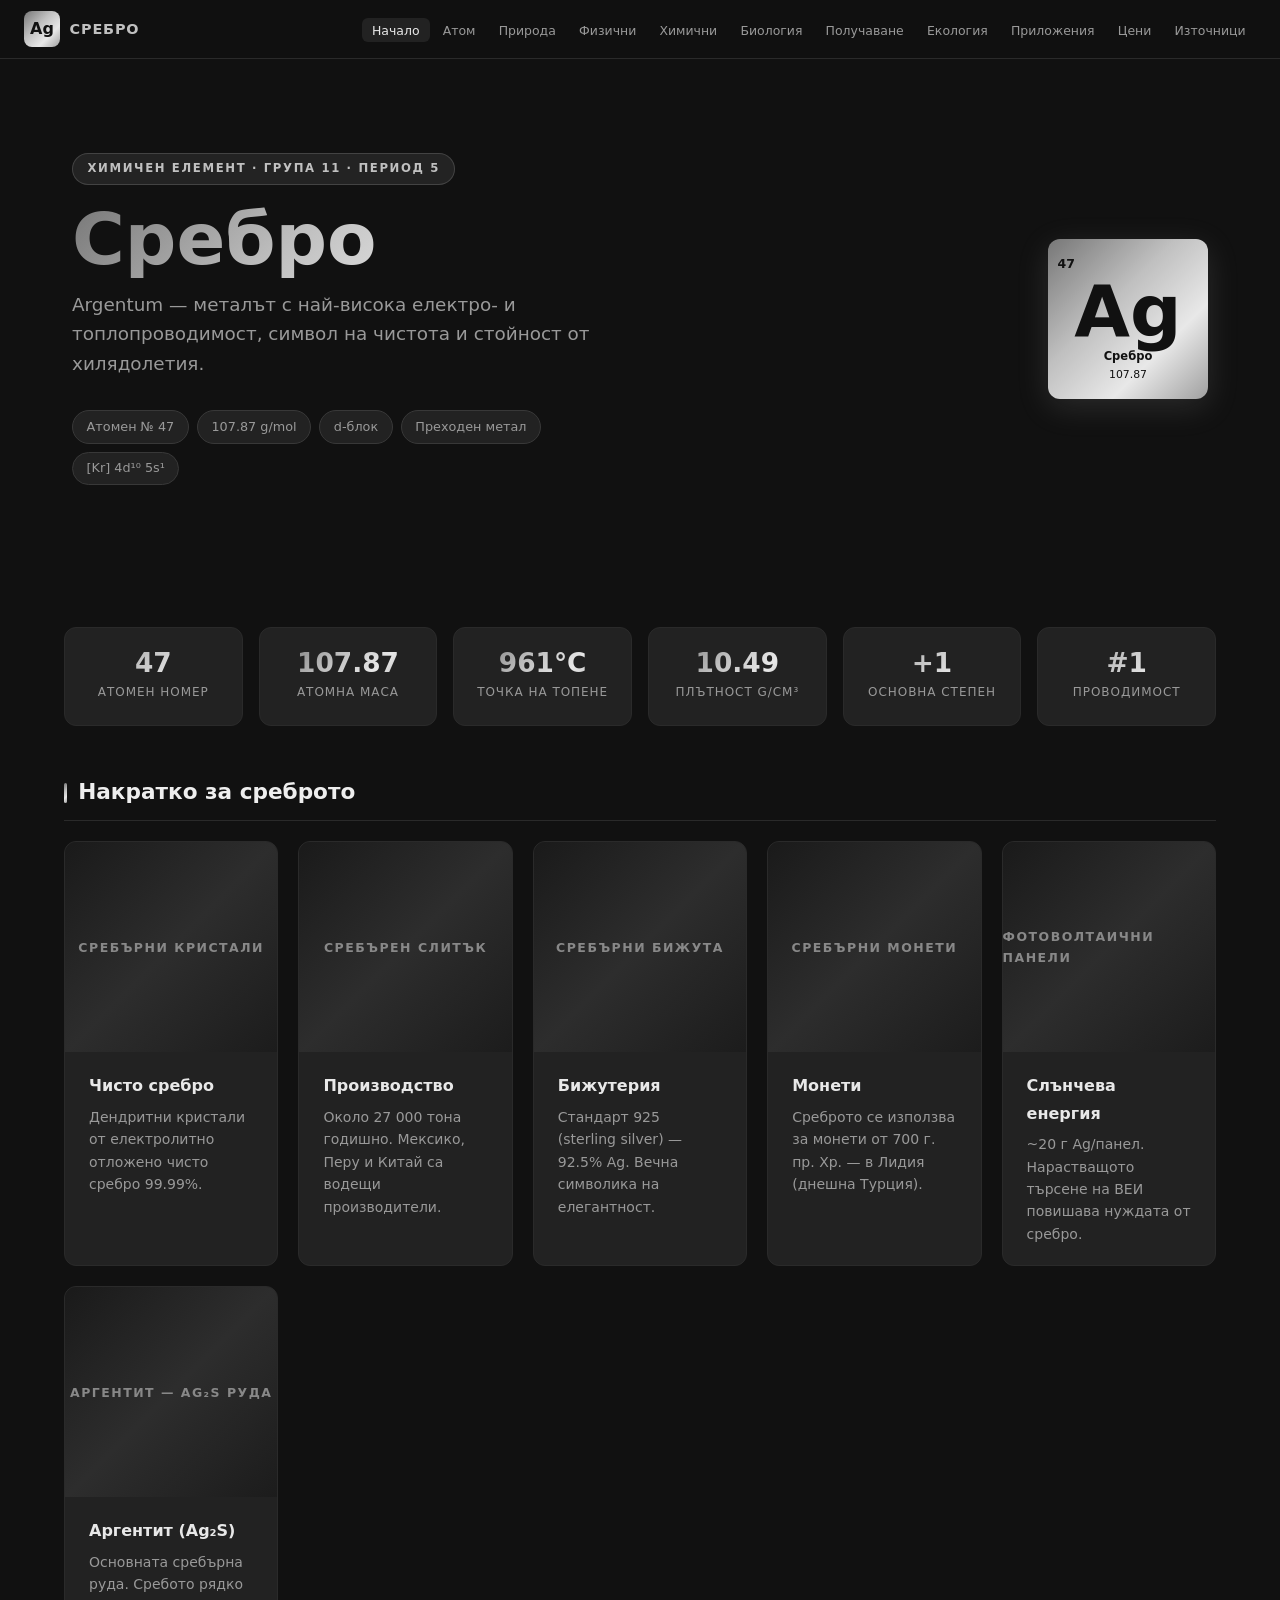
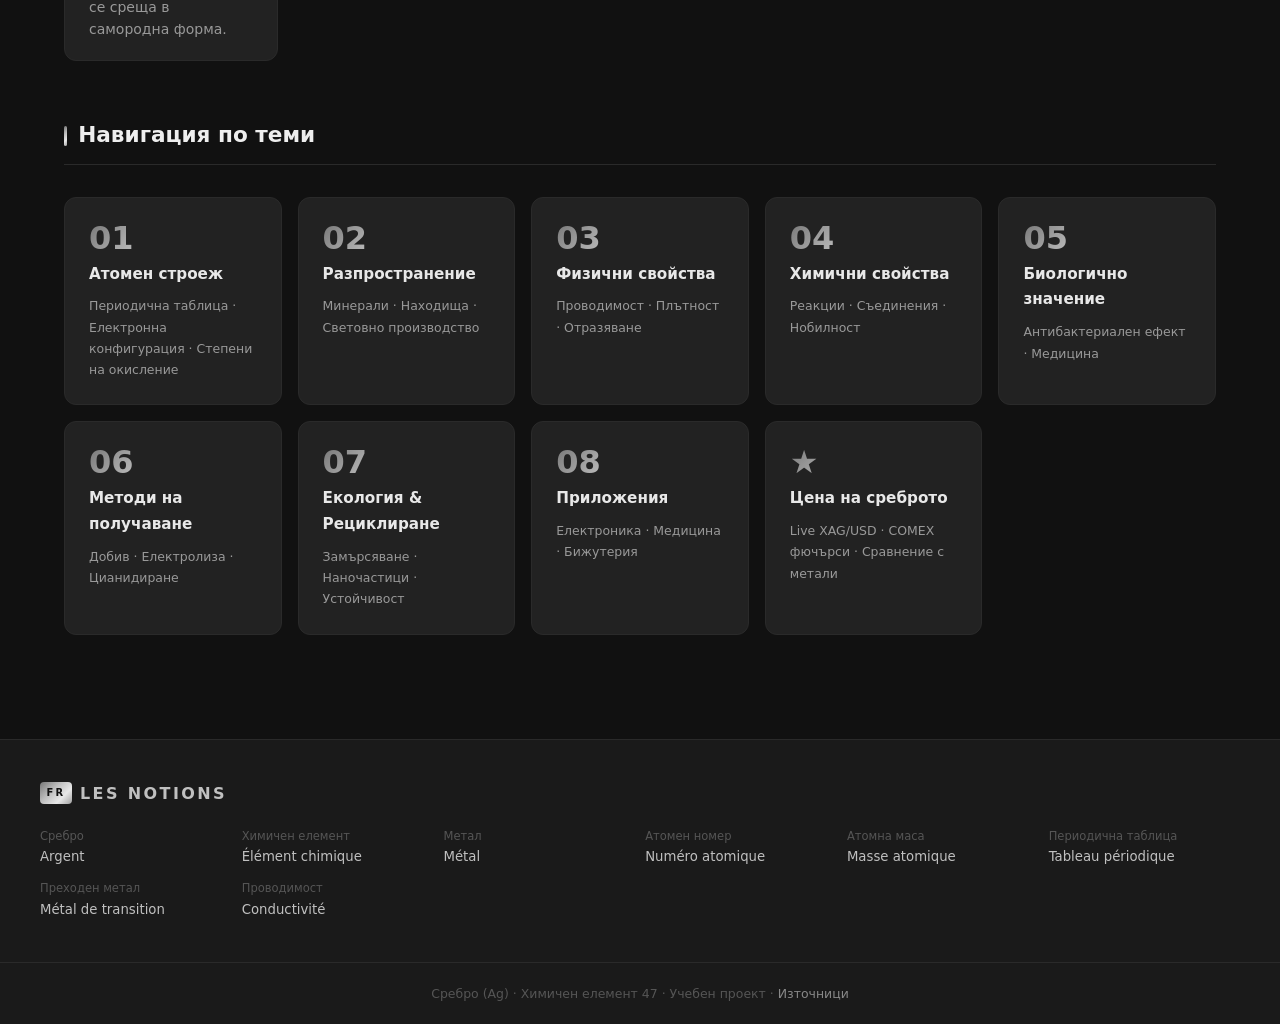
==== index.html @ 380a5ce1 "Add files via upload" ====
<!DOCTYPE html>
<html lang="bg">
<head>
  <meta charset="UTF-8">
  <meta name="viewport" content="width=device-width, initial-scale=1.0">
  <title>Сребро (Ag) — Химичен елемент</title>
  <link rel="stylesheet" href="style.css">
  <style>
    .hero { position:relative; min-height:520px; display:flex; align-items:center; overflow:hidden; background:#111; }
    .hero-bg { position:absolute; inset:0; background:url('https://upload.wikimedia.org/wikipedia/commons/5/55/Silver_crystals.jpg') center/cover no-repeat; opacity:.22; }
    .hero-content { position:relative; z-index:1; max-width:1200px; margin:0 auto; padding:4rem 2rem; display:flex; align-items:center; justify-content:space-between; width:100%; gap:3rem; }
    .hero-text { max-width:580px; }
    .hero-pre { display:inline-block; background:rgba(192,192,192,.1); border:1px solid rgba(192,192,192,.2); color:var(--silver); padding:.3rem .9rem; border-radius:20px; font-size:.73rem; text-transform:uppercase; letter-spacing:.14em; font-weight:600; margin-bottom:1.1rem; }
    .hero-h1 { font-size:4.5rem; font-weight:900; background:var(--silver-grad); -webkit-background-clip:text; -webkit-text-fill-color:transparent; background-clip:text; line-height:1.05; margin-bottom:.75rem; }
    .hero-sub { font-size:1.15rem; color:var(--text-secondary); margin-bottom:2rem; line-height:1.6; }
    .hero-pills { display:flex; gap:.5rem; flex-wrap:wrap; }
    .pill { background:var(--bg-card); border:1px solid var(--border-light); color:var(--text-secondary); padding:.3rem .85rem; border-radius:20px; font-size:.8rem; }
    .hero-el { flex-shrink:0; }
    .hero-el .el-box { width:160px; height:160px; }
    .hero-el .el-box .sym { font-size:4.5rem; }
    .nav-cards { display:grid; grid-template-columns:repeat(auto-fill, minmax(200px,1fr)); gap:1rem; margin-top:2rem; }
    .nav-card { background:var(--bg-card); border:1px solid var(--border); border-radius:var(--radius); padding:1.5rem; text-decoration:none; color:var(--text-primary); transition:all .2s; display:flex; flex-direction:column; gap:.5rem; }
    .nav-card:hover { border-color:rgba(192,192,192,.3); transform:translateY(-3px); background:var(--bg-hover); }
    .nav-card .num { font-size:2rem; font-weight:900; background:var(--silver-grad); -webkit-background-clip:text; -webkit-text-fill-color:transparent; background-clip:text; line-height:1; }
    .nav-card .nc-title { font-size:.95rem; font-weight:700; color:var(--silver-light); }
    .nav-card .nc-sub { font-size:.78rem; color:var(--text-secondary); }
    .img-grid6 { display:grid; grid-template-columns:repeat(auto-fill, minmax(200px,1fr)); gap:1.25rem; }
    @media(max-width:768px){ .hero-content{flex-direction:column; align-items:flex-start;} .hero-h1{font-size:3rem;} .hero-el{display:none;} }
  </style>
</head>
<body>

<nav class="navbar">
  <div class="nav-inner">
    <a href="index.html" class="nav-brand"><div class="brand-badge">Ag</div><span class="brand-name">СРЕБРО</span></a>
    <ul class="nav-links">
      <li><a href="index.html" class="active">Начало</a></li>
      <li><a href="atom.html">Атом</a></li>
      <li><a href="nature.html">Природа</a></li>
      <li><a href="physical.html">Физични</a></li>
      <li><a href="chemical.html">Химични</a></li>
      <li><a href="biology.html">Биология</a></li>
      <li><a href="production.html">Получаване</a></li>
      <li><a href="ecology.html">Екология</a></li>
      <li><a href="applications.html">Приложения</a></li>
      <li><a href="prices.html">Цени</a></li>
      <li><a href="sources.html">Източници</a></li>
    </ul>
  </div>
</nav>

<section class="hero">
  <div class="hero-bg"></div>
  <div class="hero-content">
    <div class="hero-text">
      <span class="hero-pre">Химичен елемент · Група 11 · Период 5</span>
      <h1 class="hero-h1">Сребро</h1>
      <p class="hero-sub">Argentum — металът с най-висока електро- и топлопроводимост, символ на чистота и стойност от хилядолетия.</p>
      <div class="hero-pills">
        <span class="pill">Атомен №&nbsp;47</span>
        <span class="pill">107.87 g/mol</span>
        <span class="pill">d-блок</span>
        <span class="pill">Преходен метал</span>
        <span class="pill">[Kr] 4d¹⁰ 5s¹</span>
      </div>
    </div>
    <div class="hero-el">
      <div class="el-box"><span class="an">47</span><span class="sym">Ag</span><span class="nm">Сребро</span><span class="am">107.87</span></div>
    </div>
  </div>
</section>

<div class="container">

  <div class="stats">
    <div class="stat"><div class="stat-val">47</div><div class="stat-lbl">Атомен номер</div></div>
    <div class="stat"><div class="stat-val">107.87</div><div class="stat-lbl">Атомна маса</div></div>
    <div class="stat"><div class="stat-val">961°C</div><div class="stat-lbl">Точка на топене</div></div>
    <div class="stat"><div class="stat-val">10.49</div><div class="stat-lbl">Плътност g/cm³</div></div>
    <div class="stat"><div class="stat-val">+1</div><div class="stat-lbl">Основна степен</div></div>
    <div class="stat"><div class="stat-val">#1</div><div class="stat-lbl">Проводимост</div></div>
  </div>

  <!-- МНОГО СНИМКИ — Накратко за среброто -->
  <div class="section">
    <h2 class="section-title">Накратко за среброто</h2>
    <div class="img-grid6">
      <div class="card">
        <img src="https://upload.wikimedia.org/wikipedia/commons/thumb/5/55/Silver_crystal.jpg/1280px-Silver_crystal.jpg" alt="Сребърни кристали" class="card-img" onerror="this.outerHTML='<div class=\'img-ph\'>Сребърни кристали</div>'">
        <div class="card-body"><div class="card-title">Чисто сребро</div><div class="card-text">Дендритни кристали от електролитно отложено чисто сребро 99.99%.</div></div>
      </div>
      <div class="card">
        <img src="https://s13emagst.akamaized.net/products/58131/58130455/images/res_2457a31b7adaa9d836aaf60d77aade04.jpg?width=720&height=720&hash=7551B0AE680F62CB2B8F8B0F2510A3D4" alt="Сребърен слитък" class="card-img" onerror="this.outerHTML='<div class=\'img-ph\'>Сребърен слитък</div>'">
        <div class="card-body"><div class="card-title">Производство</div><div class="card-text">Около 27 000 тона годишно. Мексико, Перу и Китай са водещи производители.</div></div>
      </div>
      <div class="card">
        <img src="https://invoke.bg/cdn/img/products/6510/srebarna-tenis-grivna-2700000076163--kolekcia-silver-premium-69f218dc9bfff.png?width=600&height=600&v=1777473756" alt="Бижутерия" class="card-img" onerror="this.outerHTML='<div class=\'img-ph\'>Сребърни бижута</div>'">
        <div class="card-body"><div class="card-title">Бижутерия</div><div class="card-text">Стандарт 925 (sterling silver) — 92.5% Ag. Вечна символика на елегантност.</div></div>
      </div>
      <div class="card">
        <img src="https://antique.bg/assets/antique/img/products/158/image/bulgaria-5-leva-1885.jpg" alt="Сребърна монета" class="card-img" onerror="this.outerHTML='<div class=\'img-ph\'>Сребърни монети</div>'">
        <div class="card-body"><div class="card-title">Монети</div><div class="card-text">Среброто се използва за монети от 700 г. пр. Хр. — в Лидия (днешна Турция).</div></div>
      </div>
      <div class="card">
        <img src="https://www.bloombergtv.bg/media/files/images/original/article/fe9/2d02119a06488768ebea7ee6da02bfe9-399790399.jpg" alt="Слънчеви панели" class="card-img" onerror="this.outerHTML='<div class=\'img-ph\'>Фотоволтаични панели</div>'">
        <div class="card-body"><div class="card-title">Слънчева енергия</div><div class="card-text">~20 г Ag/панел. Нарастващото търсене на ВЕИ повишава нуждата от сребро.</div></div>
      </div>
      <div class="card">
        <img src="https://upload.wikimedia.org/wikipedia/commons/a/a7/Argentite_%28Maroc%29_.jpg" alt="Акантит Ag₂S" class="card-img" onerror="this.outerHTML='<div class=\'img-ph\'>Аргентит — Ag₂S руда</div>'">
        <div class="card-body"><div class="card-title">Аргентит (Ag₂S)</div><div class="card-text">Основната сребърна руда. Сребото рядко се среща в самородна форма.</div></div>
      </div>
    </div>
  </div>

  <!-- NAVIGATION CARDS -->
  <div class="section">
    <h2 class="section-title">Навигация по теми</h2>
    <div class="nav-cards">
      <a href="atom.html" class="nav-card"><div class="num">01</div><div class="nc-title">Атомен строеж</div><div class="nc-sub">Периодична таблица · Електронна конфигурация · Степени на окисление</div></a>
      <a href="nature.html" class="nav-card"><div class="num">02</div><div class="nc-title">Разпространение</div><div class="nc-sub">Минерали · Находища · Световно производство</div></a>
      <a href="physical.html" class="nav-card"><div class="num">03</div><div class="nc-title">Физични свойства</div><div class="nc-sub">Проводимост · Плътност · Отразяване</div></a>
      <a href="chemical.html" class="nav-card"><div class="num">04</div><div class="nc-title">Химични свойства</div><div class="nc-sub">Реакции · Съединения · Нобилност</div></a>
      <a href="biology.html" class="nav-card"><div class="num">05</div><div class="nc-title">Биологично значение</div><div class="nc-sub">Антибактериален ефект · Медицина</div></a>
      <a href="production.html" class="nav-card"><div class="num">06</div><div class="nc-title">Методи на получаване</div><div class="nc-sub">Добив · Електролиза · Цианидиране</div></a>
      <a href="ecology.html" class="nav-card"><div class="num">07</div><div class="nc-title">Екология &amp; Рециклиране</div><div class="nc-sub">Замърсяване · Наночастици · Устойчивост</div></a>
      <a href="applications.html" class="nav-card"><div class="num">08</div><div class="nc-title">Приложения</div><div class="nc-sub">Електроника · Медицина · Бижутерия</div></a>
      <a href="prices.html" class="nav-card"><div class="num">★</div><div class="nc-title">Цена на среброто</div><div class="nc-sub">Live XAG/USD · COMEX фючърси · Сравнение с метали</div></a>
    </div>
  </div>

</div>

<footer class="les-notions">
  <div class="ln-inner">
    <div class="ln-title">Les notions</div>
    <div class="ln-grid">
      <div class="ln-item"><div class="ln-bg">Сребро</div><div class="ln-fr">Argent</div></div>
      <div class="ln-item"><div class="ln-bg">Химичен елемент</div><div class="ln-fr">Élément chimique</div></div>
      <div class="ln-item"><div class="ln-bg">Метал</div><div class="ln-fr">Métal</div></div>
      <div class="ln-item"><div class="ln-bg">Атомен номер</div><div class="ln-fr">Numéro atomique</div></div>
      <div class="ln-item"><div class="ln-bg">Атомна маса</div><div class="ln-fr">Masse atomique</div></div>
      <div class="ln-item"><div class="ln-bg">Периодична таблица</div><div class="ln-fr">Tableau périodique</div></div>
      <div class="ln-item"><div class="ln-bg">Преходен метал</div><div class="ln-fr">Métal de transition</div></div>
      <div class="ln-item"><div class="ln-bg">Проводимост</div><div class="ln-fr">Conductivité</div></div>
    </div>
  </div>
</footer>
<footer class="site-footer">Сребро (Ag) · Химичен елемент 47 · Учебен проект · <a href="sources.html">Източници</a></footer>
</body>
</html>
---- style.css ----
/* ===== SILVER Ag — Stylesheet ===== */
:root {
  --bg-primary: #111111;
  --bg-secondary: #1a1a1a;
  --bg-card: #222222;
  --bg-hover: #2c2c2c;
  --text-primary: #eeeeee;
  --text-secondary: #999999;
  --text-muted: #555555;
  --silver: #C0C0C0;
  --silver-light: #E8E8E8;
  --silver-dark: #888888;
  --silver-grad: linear-gradient(135deg, #777 0%, #C0C0C0 40%, #E8E8E8 70%, #A0A0A0 100%);
  --border: #2a2a2a;
  --border-light: #383838;
  --radius: 12px;
}

*, *::before, *::after { margin: 0; padding: 0; box-sizing: border-box; }
html { scroll-behavior: smooth; }
body { background: var(--bg-primary); color: var(--text-primary); font-family: 'Segoe UI', system-ui, sans-serif; line-height: 1.7; }

/* ── NAV ── */
.navbar { background: rgba(17,17,17,.97); backdrop-filter: blur(10px); border-bottom: 1px solid var(--border); position: sticky; top: 0; z-index: 1000; }
.nav-inner { max-width: 1280px; margin: 0 auto; padding: 0 1.5rem; display: flex; align-items: center; justify-content: space-between; height: 58px; }
.nav-brand { display: flex; align-items: center; gap: .6rem; text-decoration: none; }
.brand-badge { width: 36px; height: 36px; background: var(--silver-grad); border-radius: 8px; display: flex; align-items: center; justify-content: center; font-size: 1rem; font-weight: 900; color: #111; }
.brand-name { font-size: .9rem; font-weight: 700; color: var(--silver); letter-spacing: .06em; }
.nav-links { display: flex; gap: .15rem; list-style: none; flex-wrap: wrap; }
.nav-links a { color: var(--text-secondary); text-decoration: none; padding: .3rem .65rem; border-radius: 6px; font-size: .78rem; font-weight: 500; transition: all .2s; white-space: nowrap; }
.nav-links a:hover, .nav-links a.active { color: var(--silver-light); background: rgba(192,192,192,.1); }

/* ── PAGE HEADER ── */
.page-header { background: var(--bg-secondary); border-bottom: 1px solid var(--border); padding: 3.5rem 1.5rem 3rem; text-align: center; }
.cat-badge { display: inline-block; background: rgba(192,192,192,.08); border: 1px solid rgba(192,192,192,.2); color: var(--silver); padding: .25rem .9rem; border-radius: 20px; font-size: .72rem; text-transform: uppercase; letter-spacing: .14em; font-weight: 600; margin-bottom: .9rem; }
.page-header h1 { font-size: 2.6rem; font-weight: 800; background: var(--silver-grad); -webkit-background-clip: text; -webkit-text-fill-color: transparent; background-clip: text; margin-bottom: .6rem; }
.page-header p { color: var(--text-secondary); font-size: 1.05rem; max-width: 580px; margin: 0 auto; }

/* ── CONTAINER ── */
.container { max-width: 1200px; margin: 0 auto; padding: 3rem 1.5rem; }
.section { margin-bottom: 3.5rem; }
.section-title { font-size: 1.35rem; font-weight: 700; color: var(--text-primary); margin-bottom: 1.25rem; padding-bottom: .6rem; border-bottom: 1px solid var(--border); display: flex; align-items: center; gap: .7rem; }
.section-title::before { content: ''; display: block; width: 3px; height: 1.25rem; background: var(--silver-grad); border-radius: 2px; flex-shrink: 0; }
.section-lead { color: var(--text-secondary); margin-bottom: 1.75rem; font-size: .95rem; }

/* ── CARDS ── */
.card { background: var(--bg-card); border: 1px solid var(--border); border-radius: var(--radius); overflow: hidden; transition: border-color .2s, transform .2s; }
.card:hover { border-color: var(--border-light); transform: translateY(-2px); }
.card-img { width: 100%; height: 210px; object-fit: cover; display: block; background: var(--bg-secondary); }
.img-ph { width: 100%; height: 210px; background: linear-gradient(135deg, #1a1a1a 0%, #2d2d2d 50%, #1c1c1c 100%); display: flex; align-items: center; justify-content: center; color: var(--silver-dark); font-size: .78rem; font-weight: 600; letter-spacing: .12em; text-transform: uppercase; }
.card-body { padding: 1.25rem 1.5rem; }
.card-title { font-size: 1rem; font-weight: 700; color: var(--silver-light); margin-bottom: .4rem; }
.card-text { color: var(--text-secondary); font-size: .875rem; line-height: 1.6; }

/* ── GRID HELPERS ── */
.g2 { display: grid; grid-template-columns: repeat(auto-fit, minmax(280px, 1fr)); gap: 1.5rem; }
.g3 { display: grid; grid-template-columns: repeat(auto-fit, minmax(230px, 1fr)); gap: 1.5rem; }
.g4 { display: grid; grid-template-columns: repeat(auto-fit, minmax(190px, 1fr)); gap: 1rem; }

/* ── STATS ── */
.stats { display: grid; grid-template-columns: repeat(auto-fit, minmax(150px, 1fr)); gap: 1rem; margin-bottom: 3rem; }
.stat { background: var(--bg-card); border: 1px solid var(--border); border-radius: var(--radius); padding: 1.4rem 1rem; text-align: center; transition: border-color .2s; }
.stat:hover { border-color: rgba(192,192,192,.25); }
.stat-val { font-size: 1.65rem; font-weight: 800; background: var(--silver-grad); -webkit-background-clip: text; -webkit-text-fill-color: transparent; background-clip: text; line-height: 1; margin-bottom: .35rem; }
.stat-lbl { color: var(--text-secondary); font-size: .75rem; text-transform: uppercase; letter-spacing: .08em; }

/* ── INFO LIST ── */
.info-list { list-style: none; }
.info-list li { display: flex; justify-content: space-between; align-items: center; padding: .7rem 0; border-bottom: 1px solid var(--border); gap: 1rem; }
.info-list li:last-child { border-bottom: none; }
.il-key { color: var(--text-secondary); font-size: .875rem; }
.il-val { color: var(--text-primary); font-weight: 600; font-size: .875rem; text-align: right; }

/* ── FORMULA ── */
.formula { background: var(--bg-secondary); border: 1px solid var(--border); border-left: 3px solid var(--silver); border-radius: 8px; padding: .9rem 1.2rem; margin: .9rem 0; font-family: 'Courier New', monospace; font-size: .95rem; color: var(--silver-light); }

/* ── TWO-COL ── */
.two-col { display: grid; grid-template-columns: 1fr 1fr; gap: 3rem; align-items: start; }
@media (max-width: 768px) { .two-col { grid-template-columns: 1fr; } }

/* ── HIGHLIGHT BOX ── */
.hbox { background: rgba(192,192,192,.04); border: 1px solid rgba(192,192,192,.1); border-radius: 16px; padding: 2rem; margin: 2rem 0; }

/* ── ELEMENT BOX (PERIODIC TABLE STYLE) ── */
.el-box-wrap { display: flex; align-items: center; gap: 2.5rem; flex-wrap: wrap; margin: 1.5rem 0; }
.el-box { width: 130px; height: 130px; background: var(--silver-grad); border-radius: 12px; display: flex; flex-direction: column; align-items: center; justify-content: center; color: #111; box-shadow: 0 8px 32px rgba(192,192,192,.15); flex-shrink: 0; }
.el-box .an { font-size: .78rem; font-weight: 700; align-self: flex-start; padding-left: .6rem; }
.el-box .sym { font-size: 3.2rem; font-weight: 900; line-height: 1; }
.el-box .nm { font-size: .72rem; font-weight: 700; }
.el-box .am { font-size: .68rem; }
.el-info { display: flex; flex-direction: column; gap: .45rem; }
.el-row { display: flex; align-items: baseline; gap: .75rem; }
.el-k { color: var(--text-muted); font-size: .78rem; min-width: 130px; }
.el-v { color: var(--text-primary); font-size: .9rem; font-weight: 500; }

/* ── DATA TABLE ── */
.dtable { width: 100%; border-collapse: collapse; font-size: .875rem; }
.dtable th { background: var(--bg-secondary); color: var(--silver); text-align: left; padding: .7rem 1rem; font-weight: 600; border-bottom: 2px solid var(--border); }
.dtable td { padding: .7rem 1rem; border-bottom: 1px solid var(--border); color: var(--text-secondary); }
.dtable td:first-child { color: var(--text-primary); font-weight: 500; }
.dtable tr:hover td { background: var(--bg-hover); }

/* ── TAGS ── */
.tag { display: inline-block; background: rgba(192,192,192,.1); color: var(--silver); border: 1px solid rgba(192,192,192,.2); padding: .18rem .55rem; border-radius: 4px; font-size: .73rem; font-weight: 500; }

/* ── WIDE IMAGE ── */
.wide-img-wrap { border-radius: var(--radius); overflow: hidden; margin: 1.5rem 0; position: relative; }
.wide-img-wrap img { width: 100%; max-height: 420px; object-fit: cover; display: block; }
.wide-img-wrap .cap { background: linear-gradient(transparent, rgba(0,0,0,.75)); padding: 2.5rem 1rem .7rem; color: var(--text-muted); font-size: .78rem; }

/* ── LES NOTIONS ── */
.les-notions { background: var(--bg-secondary); border-top: 1px solid var(--border); padding: 2.5rem 1.5rem; }
.ln-inner { max-width: 1200px; margin: 0 auto; }
.ln-title { font-size: 1rem; font-weight: 700; color: var(--silver); text-transform: uppercase; letter-spacing: .15em; margin-bottom: 1.25rem; display: flex; align-items: center; gap: .5rem; }
.ln-title::before { content: 'FR'; background: var(--silver-grad); color: #111; font-size: .62rem; padding: .15rem .4rem; border-radius: 4px; font-weight: 800; }
.ln-grid { display: grid; grid-template-columns: repeat(auto-fill, minmax(190px, 1fr)); gap: .65rem; }
.ln-item .ln-bg { font-size: .72rem; color: var(--text-muted); }
.ln-item .ln-fr { font-size: .83rem; color: var(--silver); font-weight: 500; }

/* ── FOOTER ── */
.site-footer { background: var(--bg-secondary); border-top: 1px solid var(--border); padding: 1.25rem; text-align: center; color: var(--text-muted); font-size: .78rem; }
.site-footer a { color: var(--silver-dark); text-decoration: none; }
.site-footer a:hover { color: var(--silver); }

/* ── RESPONSIVE ── */
@media (max-width: 900px) { .nav-links { display: none; } .page-header h1 { font-size: 1.9rem; } }
@media (max-width: 480px) { .container { padding: 2rem 1rem; } .page-header { padding: 2rem 1rem 1.5rem; } .stats { grid-template-columns: 1fr 1fr; } }
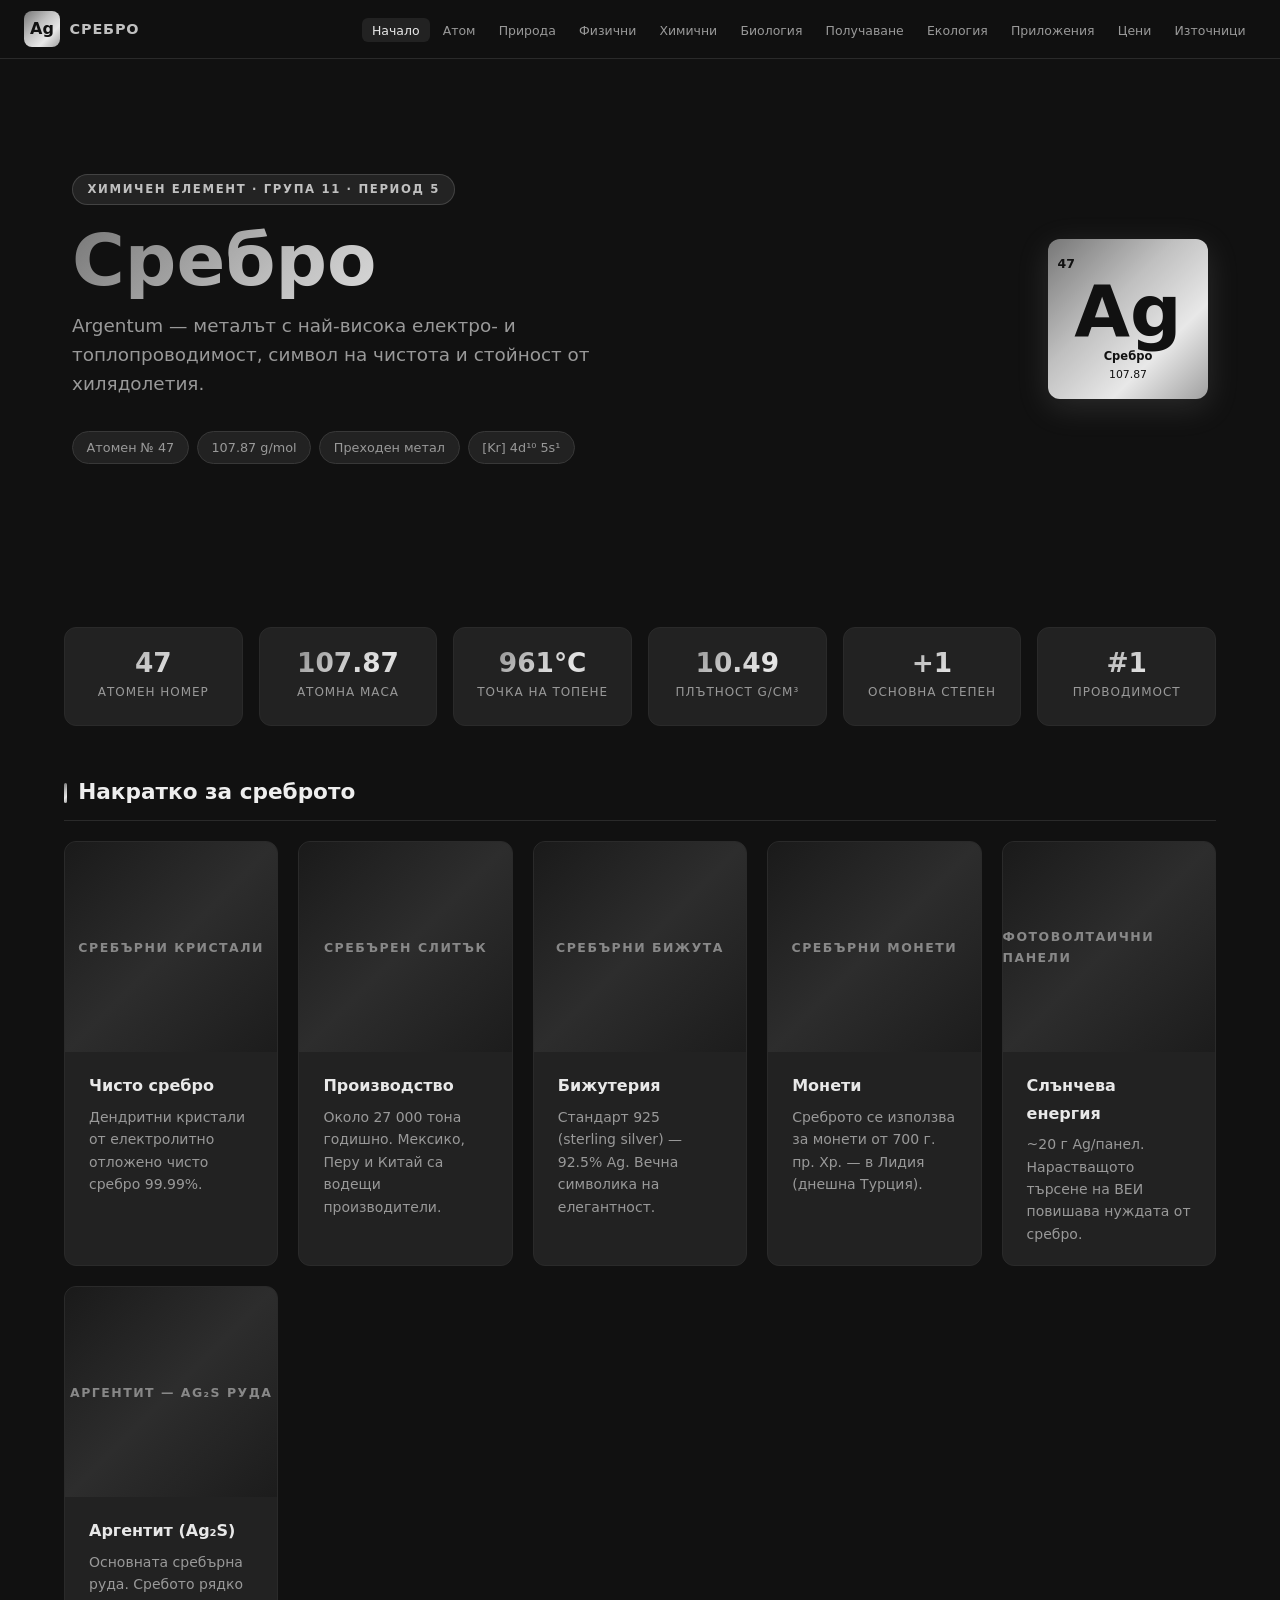
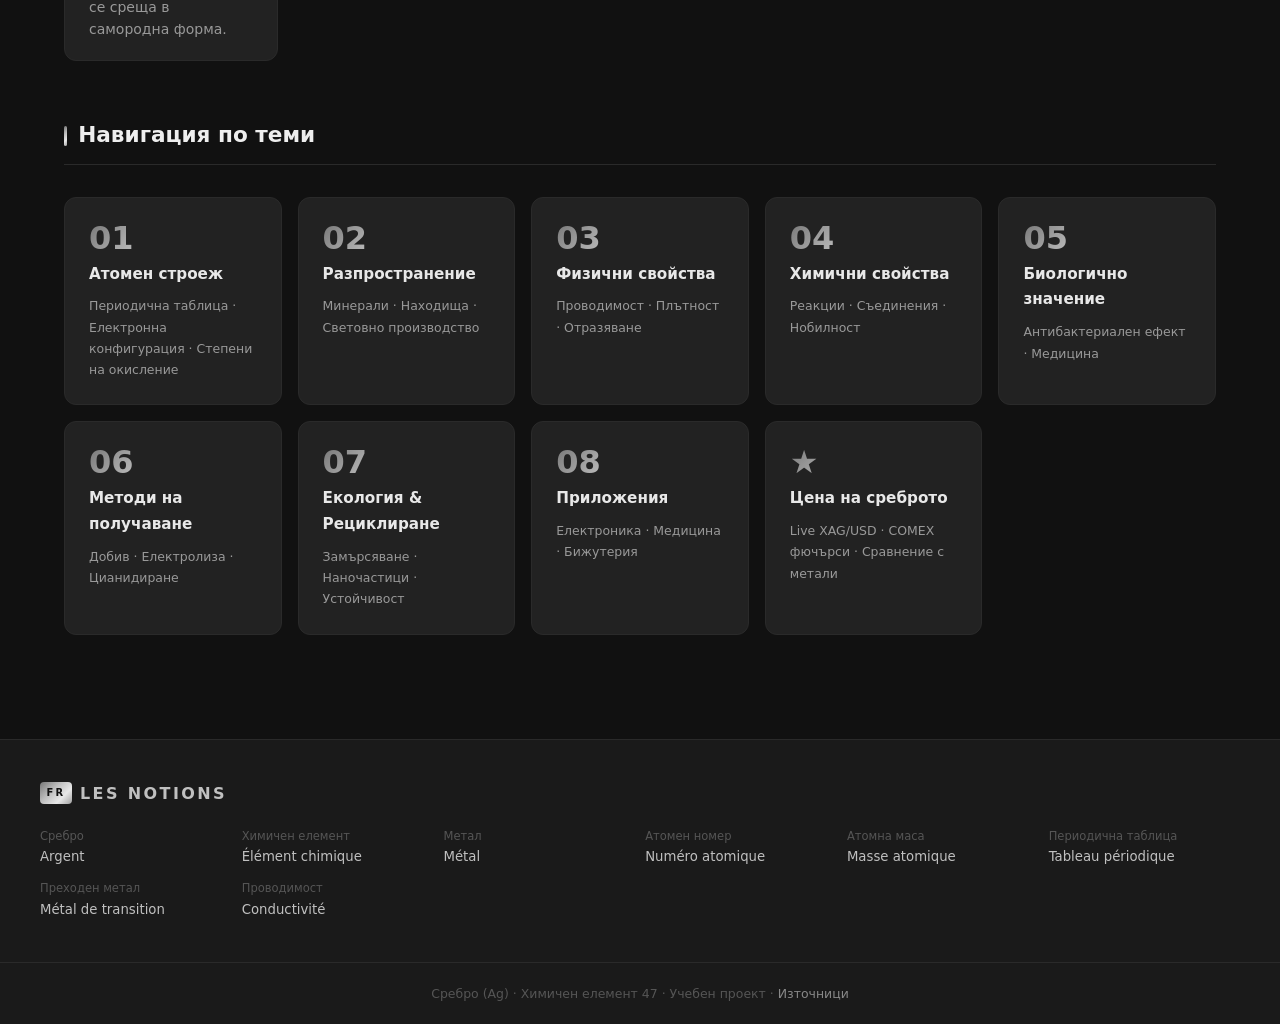
==== commit ce4cd53a: "Update index.html" ====
--- a/index.html
+++ b/index.html
@@ -59,7 +59,6 @@
       <div class="hero-pills">
         <span class="pill">Атомен №&nbsp;47</span>
         <span class="pill">107.87 g/mol</span>
-        <span class="pill">d-блок</span>
         <span class="pill">Преходен метал</span>
         <span class="pill">[Kr] 4d¹⁰ 5s¹</span>
       </div>
